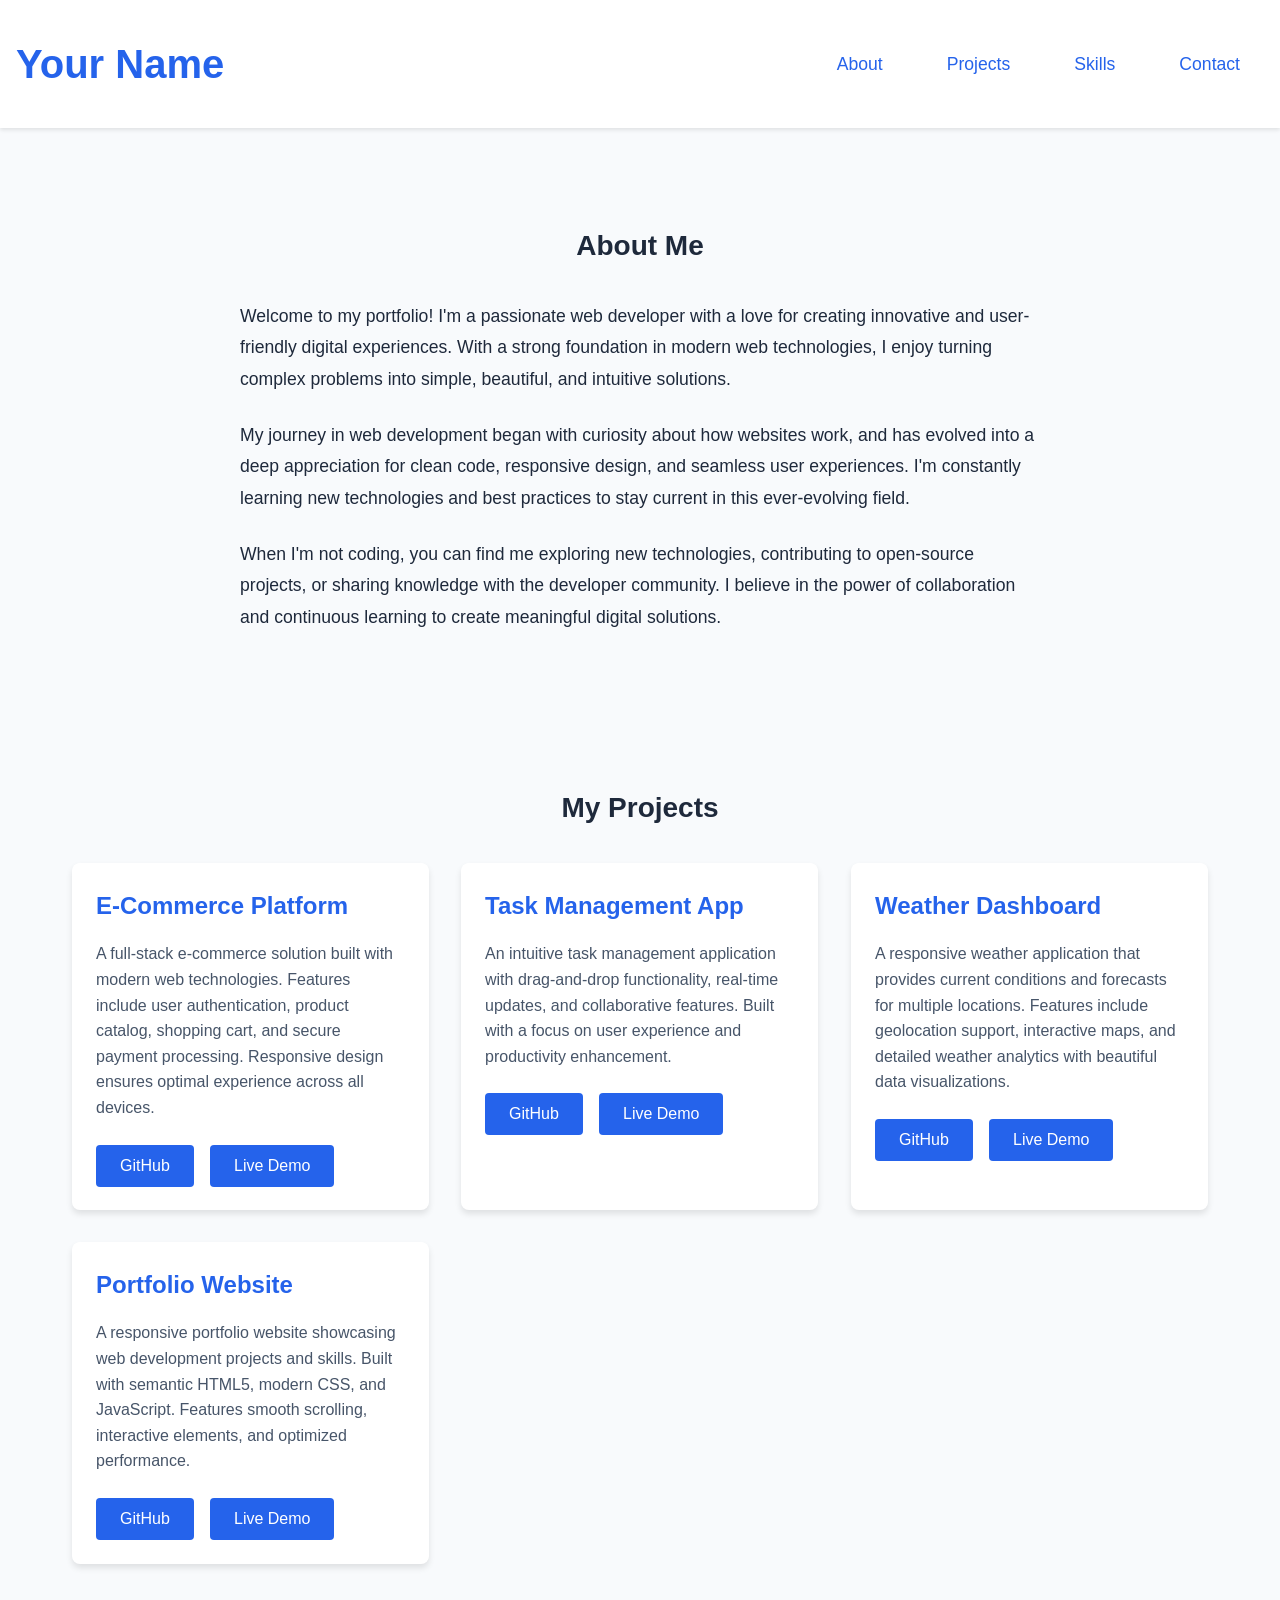
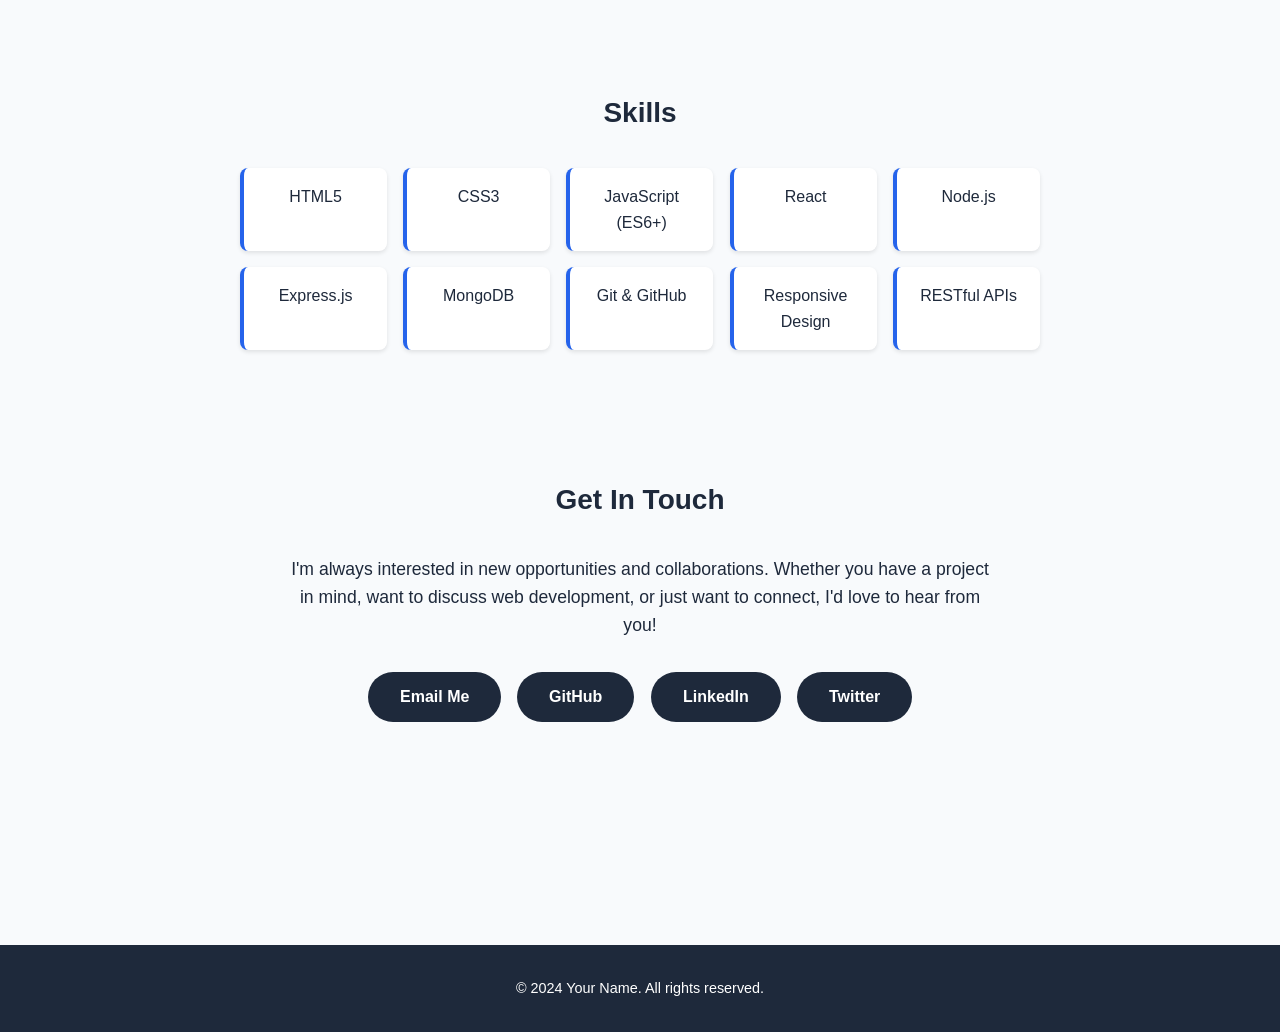
==== index.html @ 67d12957 "Initial portfolio commit" ====
<!DOCTYPE html>
<html lang="en">
<head>
    <meta charset="UTF-8">
    <meta name="viewport" content="width=device-width, initial-scale=1.0">
    <meta name="description" content="Professional portfolio showcasing web development projects and skills">
    <title>Portfolio - Your Name</title>
    <link rel="stylesheet" href="styles.css">
</head>
<body>
    <header>
        <h1>Your Name</h1>
        <nav>
            <ul>
                <li><a href="#about">About</a></li>
                <li><a href="#projects">Projects</a></li>
                <li><a href="#skills">Skills</a></li>
                <li><a href="#contact">Contact</a></li>
            </ul>
        </nav>
    </header>

    <main>
        <section id="about" class="about-section">
            <h2>About Me</h2>
            <p>Welcome to my portfolio! I'm a passionate web developer with a love for creating innovative and user-friendly digital experiences. With a strong foundation in modern web technologies, I enjoy turning complex problems into simple, beautiful, and intuitive solutions.</p>
            <p>My journey in web development began with curiosity about how websites work, and has evolved into a deep appreciation for clean code, responsive design, and seamless user experiences. I'm constantly learning new technologies and best practices to stay current in this ever-evolving field.</p>
            <p>When I'm not coding, you can find me exploring new technologies, contributing to open-source projects, or sharing knowledge with the developer community. I believe in the power of collaboration and continuous learning to create meaningful digital solutions.</p>
        </section>

        <section id="projects" class="projects-section">
            <h2>My Projects</h2>
            <div class="projects-grid">
                <article class="project-card">
                    <h3>E-Commerce Platform</h3>
                    <p>A full-stack e-commerce solution built with modern web technologies. Features include user authentication, product catalog, shopping cart, and secure payment processing. Responsive design ensures optimal experience across all devices.</p>
                    <div class="project-links">
                        <a href="https://github.com/yourusername/ecommerce-project" target="_blank" rel="noopener noreferrer">GitHub</a>
                        <a href="https://your-ecommerce-demo.com" target="_blank" rel="noopener noreferrer">Live Demo</a>
                    </div>
                </article>

                <article class="project-card">
                    <h3>Task Management App</h3>
                    <p>An intuitive task management application with drag-and-drop functionality, real-time updates, and collaborative features. Built with a focus on user experience and productivity enhancement.</p>
                    <div class="project-links">
                        <a href="https://github.com/yourusername/task-manager" target="_blank" rel="noopener noreferrer">GitHub</a>
                        <a href="https://your-taskmanager-demo.com" target="_blank" rel="noopener noreferrer">Live Demo</a>
                    </div>
                </article>

                <article class="project-card">
                    <h3>Weather Dashboard</h3>
                    <p>A responsive weather application that provides current conditions and forecasts for multiple locations. Features include geolocation support, interactive maps, and detailed weather analytics with beautiful data visualizations.</p>
                    <div class="project-links">
                        <a href="https://github.com/yourusername/weather-dashboard" target="_blank" rel="noopener noreferrer">GitHub</a>
                        <a href="https://your-weather-demo.com" target="_blank" rel="noopener noreferrer">Live Demo</a>
                    </div>
                </article>

                <article class="project-card">
                    <h3>Portfolio Website</h3>
                    <p>A responsive portfolio website showcasing web development projects and skills. Built with semantic HTML5, modern CSS, and JavaScript. Features smooth scrolling, interactive elements, and optimized performance.</p>
                    <div class="project-links">
                        <a href="https://github.com/yourusername/portfolio" target="_blank" rel="noopener noreferrer">GitHub</a>
                        <a href="https://your-portfolio-demo.com" target="_blank" rel="noopener noreferrer">Live Demo</a>
                    </div>
                </article>
            </div>
        </section>

        <section id="skills" class="skills-section">
            <h2>Skills</h2>
            <ul class="skills-list">
                <li>HTML5</li>
                <li>CSS3</li>
                <li>JavaScript (ES6+)</li>
                <li>React</li>
                <li>Node.js</li>
                <li>Express.js</li>
                <li>MongoDB</li>
                <li>Git & GitHub</li>
                <li>Responsive Design</li>
                <li>RESTful APIs</li>
            </ul>
        </section>

        <section id="contact" class="contact-section">
            <h2>Get In Touch</h2>
            <p>I'm always interested in new opportunities and collaborations. Whether you have a project in mind, want to discuss web development, or just want to connect, I'd love to hear from you!</p>
            <div class="contact-links">
                <a href="mailto:your.email@example.com">Email Me</a>
                <a href="https://github.com/yourusername" target="_blank" rel="noopener noreferrer">GitHub</a>
                <a href="https://linkedin.com/in/yourusername" target="_blank" rel="noopener noreferrer">LinkedIn</a>
                <a href="https://twitter.com/yourusername" target="_blank" rel="noopener noreferrer">Twitter</a>
            </div>
        </section>
    </main>

    <footer>
        <p>&copy; 2024 Your Name. All rights reserved.</p>
    </footer>
</body>
</html>
---- styles.css ----
/* CSS Reset & Custom Properties */
*,
*::before,
*::after {
    box-sizing: border-box;
    margin: 0;
    padding: 0;
}

:root {
    /* Colors */
    --primary-color: #2563eb;
    --secondary-color: #1e293b;
    --accent-color: #3b82f6;
    --bg-light: #f8fafc;
    --bg-white: #ffffff;
    --text-dark: #1e293b;
    --text-medium: #475569;
    --text-light: #64748b;
    
    /* Typography */
    --font-family: -apple-system, BlinkMacSystemFont, "Segoe UI", Roboto, sans-serif;
    
    /* Spacing */
    --spacing-xs: 0.5rem;
    --spacing-sm: 1rem;
    --spacing-md: 1.5rem;
    --spacing-lg: 2rem;
    --spacing-xl: 3rem;
    --spacing-2xl: 4rem;
    
    /* Border Radius */
    --radius-sm: 4px;
    --radius-md: 8px;
    --radius-lg: 50px;
    
    /* Transitions */
    --transition: 0.3s ease;
}

/* Base Styles */
html {
    scroll-behavior: smooth;
}

body {
    font-family: var(--font-family);
    font-size: 16px;
    line-height: 1.6;
    color: var(--text-dark);
    background-color: var(--bg-light);
}

/* Typography */
h1, h2, h3 {
    font-weight: 700;
    color: var(--text-dark);
    margin-bottom: var(--spacing-sm);
}

h1 {
    font-size: 2rem;
}

h2 {
    font-size: 1.75rem;
}

h3 {
    font-size: 1.25rem;
}

a {
    text-decoration: none;
    color: var(--primary-color);
    transition: color var(--transition);
}

a:hover {
    color: var(--accent-color);
}

a:focus-visible {
    outline: 2px solid var(--primary-color);
    outline-offset: 2px;
}

/* Header & Navigation */
header {
    display: flex;
    flex-direction: column;
    align-items: center;
    padding: var(--spacing-lg) var(--spacing-sm);
    background: var(--bg-white);
    box-shadow: 0 2px 4px rgba(0, 0, 0, 0.1);
    position: sticky;
    top: 0;
    z-index: 100;
}

header h1 {
    font-size: 1.75rem;
    margin-bottom: var(--spacing-sm);
    color: var(--primary-color);
}

nav ul {
    list-style: none;
    display: flex;
    gap: var(--spacing-sm);
    justify-content: center;
    flex-wrap: wrap;
}

nav li a {
    padding: var(--spacing-xs) var(--spacing-sm);
    border-radius: var(--radius-lg);
    transition: all var(--transition);
}

nav li a:hover {
    background-color: rgba(37, 99, 235, 0.1);
    transform: scale(1.05);
}

/* Main Content */
main {
    max-width: 1200px;
    margin: 0 auto;
    padding: var(--spacing-lg) var(--spacing-sm);
}

section {
    margin-bottom: var(--spacing-2xl);
    padding: var(--spacing-lg) 0;
    scroll-margin-top: 6rem;
}

section h2 {
    text-align: center;
    font-size: 1.75rem;
    margin-bottom: var(--spacing-lg);
}

/* About Section */
.about-section p {
    max-width: 800px;
    margin: 0 auto var(--spacing-md);
    font-size: 1.1rem;
    line-height: 1.8;
}

/* Projects Section */
.projects-grid {
    display: grid;
    grid-template-columns: 1fr;
    gap: var(--spacing-lg);
}

.project-card {
    background: var(--bg-white);
    border-radius: var(--radius-md);
    padding: var(--spacing-md);
    box-shadow: 0 4px 6px rgba(0, 0, 0, 0.1);
    transition: all var(--transition);
    will-change: transform;
}

.project-card:hover {
    transform: translateY(-4px);
    box-shadow: 0 8px 25px rgba(0, 0, 0, 0.15);
}

.project-card h3 {
    color: var(--primary-color);
    margin-bottom: var(--spacing-sm);
}

.project-card p {
    color: var(--text-medium);
    margin-bottom: var(--spacing-md);
}

.project-links {
    display: flex;
    gap: var(--spacing-sm);
    flex-wrap: wrap;
}

.project-links a {
    display: inline-block;
    padding: var(--spacing-xs) var(--spacing-md);
    background: var(--primary-color);
    color: var(--bg-white);
    border-radius: var(--radius-sm);
    transition: all var(--transition);
    will-change: transform;
}

.project-links a:hover {
    background: var(--accent-color);
    color: var(--bg-white);
    transform: scale(1.05);
}

/* Skills Section */
.skills-list {
    list-style: none;
    display: grid;
    grid-template-columns: repeat(2, 1fr);
    gap: var(--spacing-sm);
    max-width: 800px;
    margin: 0 auto;
}

.skills-list li {
    background: var(--bg-white);
    padding: var(--spacing-sm);
    border-radius: var(--radius-md);
    text-align: center;
    box-shadow: 0 2px 4px rgba(0, 0, 0, 0.1);
    border-left: 4px solid var(--primary-color);
    transition: all var(--transition);
    will-change: transform;
}

.skills-list li:hover {
    transform: translateY(-2px);
    box-shadow: 0 4px 12px rgba(0, 0, 0, 0.15);
}

/* Contact Section */
.contact-section p {
    text-align: center;
    max-width: 700px;
    margin: 0 auto var(--spacing-lg);
    font-size: 1.1rem;
}

.contact-links {
    display: flex;
    justify-content: center;
    gap: var(--spacing-sm);
    flex-wrap: wrap;
}

.contact-links a {
    display: inline-block;
    padding: 0.75rem var(--spacing-lg);
    background: var(--secondary-color);
    color: var(--bg-white);
    border-radius: var(--radius-lg);
    font-weight: 600;
    transition: all var(--transition);
    will-change: transform;
}

.contact-links a:hover {
    background: var(--primary-color);
    color: var(--bg-white);
    transform: scale(1.05);
}

/* Footer */
footer {
    background: var(--secondary-color);
    color: var(--bg-white);
    text-align: center;
    padding: var(--spacing-lg) var(--spacing-sm);
    margin-top: var(--spacing-2xl);
}

footer p {
    margin: 0;
    font-size: 0.9rem;
}

/* Tablet Breakpoint */
@media (min-width: 768px) {
    header {
        flex-direction: row;
        justify-content: space-between;
        align-items: center;
    }
    
    header h1 {
        font-size: 2.5rem;
        margin-bottom: 0;
    }
    
    h2 {
        font-size: 2rem;
    }
    
    h3 {
        font-size: 1.5rem;
    }
    
    main {
        padding: var(--spacing-xl) var(--spacing-lg);
    }
    
    .projects-grid {
        grid-template-columns: repeat(2, 1fr);
    }
    
    .skills-list {
        grid-template-columns: repeat(3, 1fr);
    }
}

/* Desktop Breakpoint */
@media (min-width: 1024px) {
    h1 {
        font-size: 3rem;
    }
    
    h2 {
        font-size: 2.25rem;
    }
    
    main {
        padding: var(--spacing-2xl) var(--spacing-lg);
    }
    
    .projects-grid {
        grid-template-columns: repeat(3, 1fr);
    }
    
    .skills-list {
        grid-template-columns: repeat(5, 1fr);
    }
    
    nav li a {
        padding: 0.75rem var(--spacing-md);
        font-size: 1.1rem;
    }
}
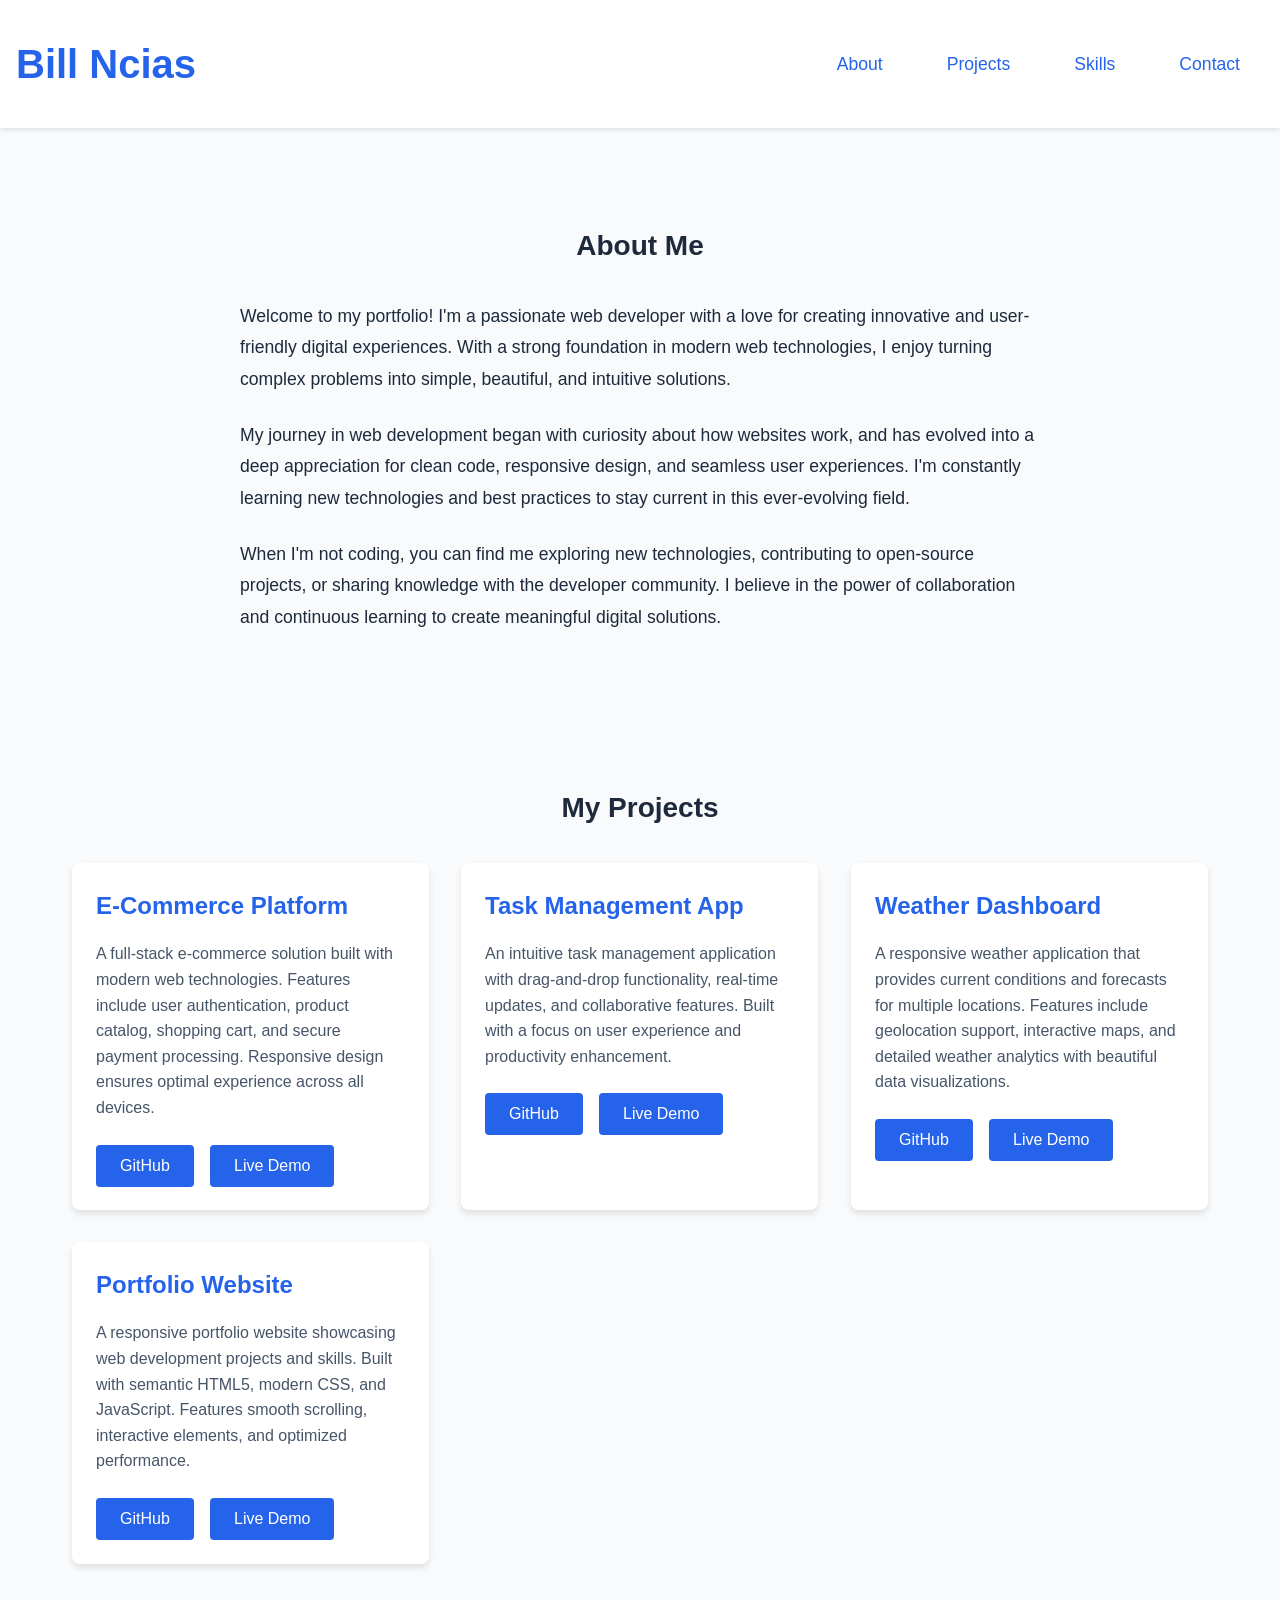
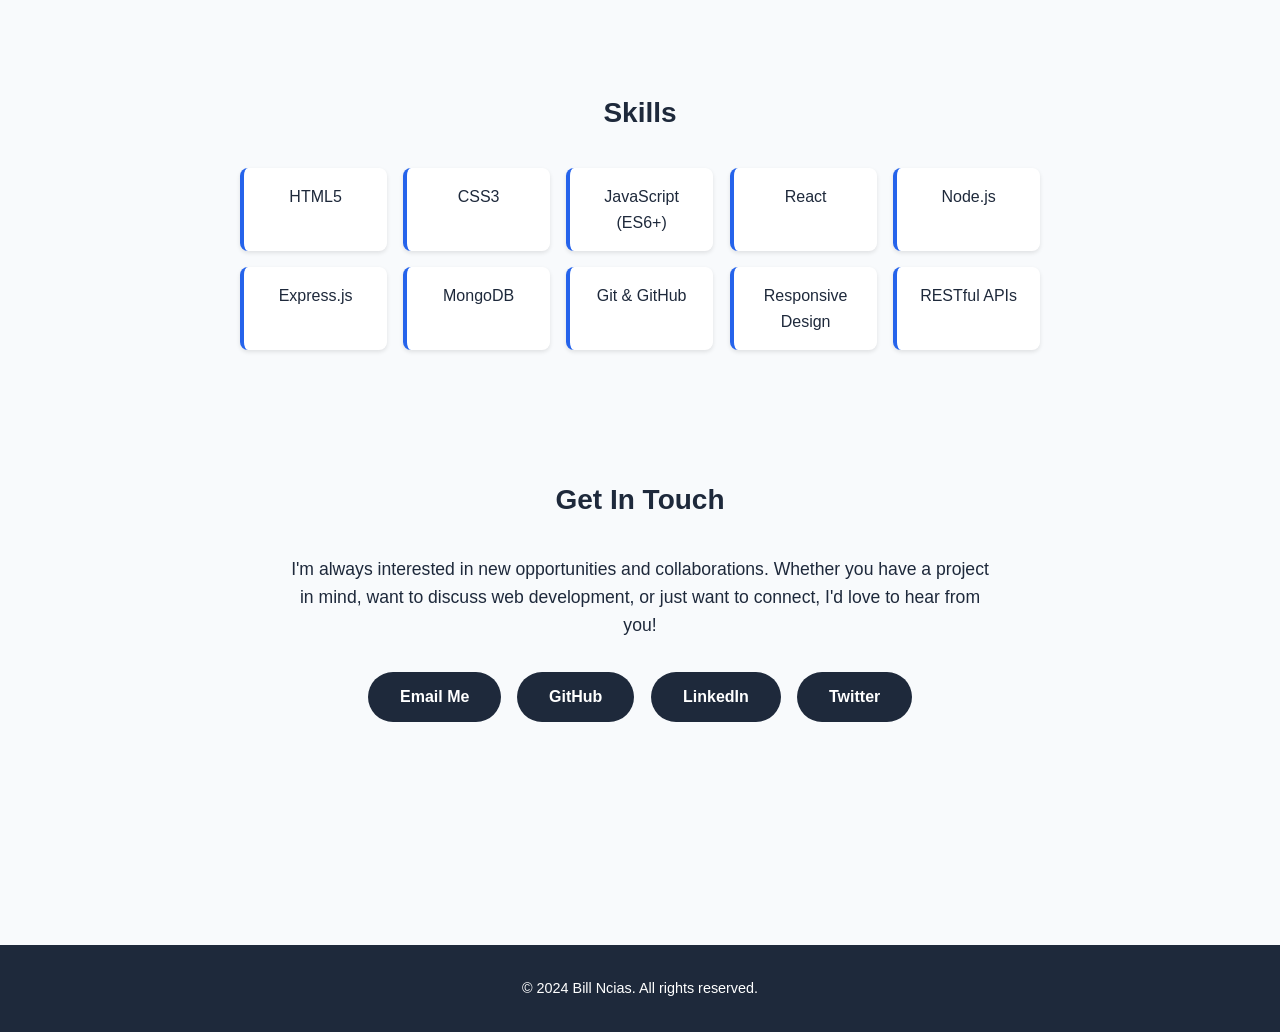
==== commit cbbd708b: "Update name to Bill Ncias" ====
--- a/index.html
+++ b/index.html
@@ -4,12 +4,12 @@
     <meta charset="UTF-8">
     <meta name="viewport" content="width=device-width, initial-scale=1.0">
     <meta name="description" content="Professional portfolio showcasing web development projects and skills">
-    <title>Portfolio - Your Name</title>
+    <title>Portfolio - Bill Ncias</title>
     <link rel="stylesheet" href="styles.css">
 </head>
 <body>
     <header>
-        <h1>Your Name</h1>
+        <h1>Bill Ncias</h1>
         <nav>
             <ul>
                 <li><a href="#about">About</a></li>
@@ -98,7 +98,7 @@
     </main>
 
     <footer>
-        <p>&copy; 2024 Your Name. All rights reserved.</p>
+        <p>&copy; 2024 Bill Ncias. All rights reserved.</p>
     </footer>
 </body>
 </html>
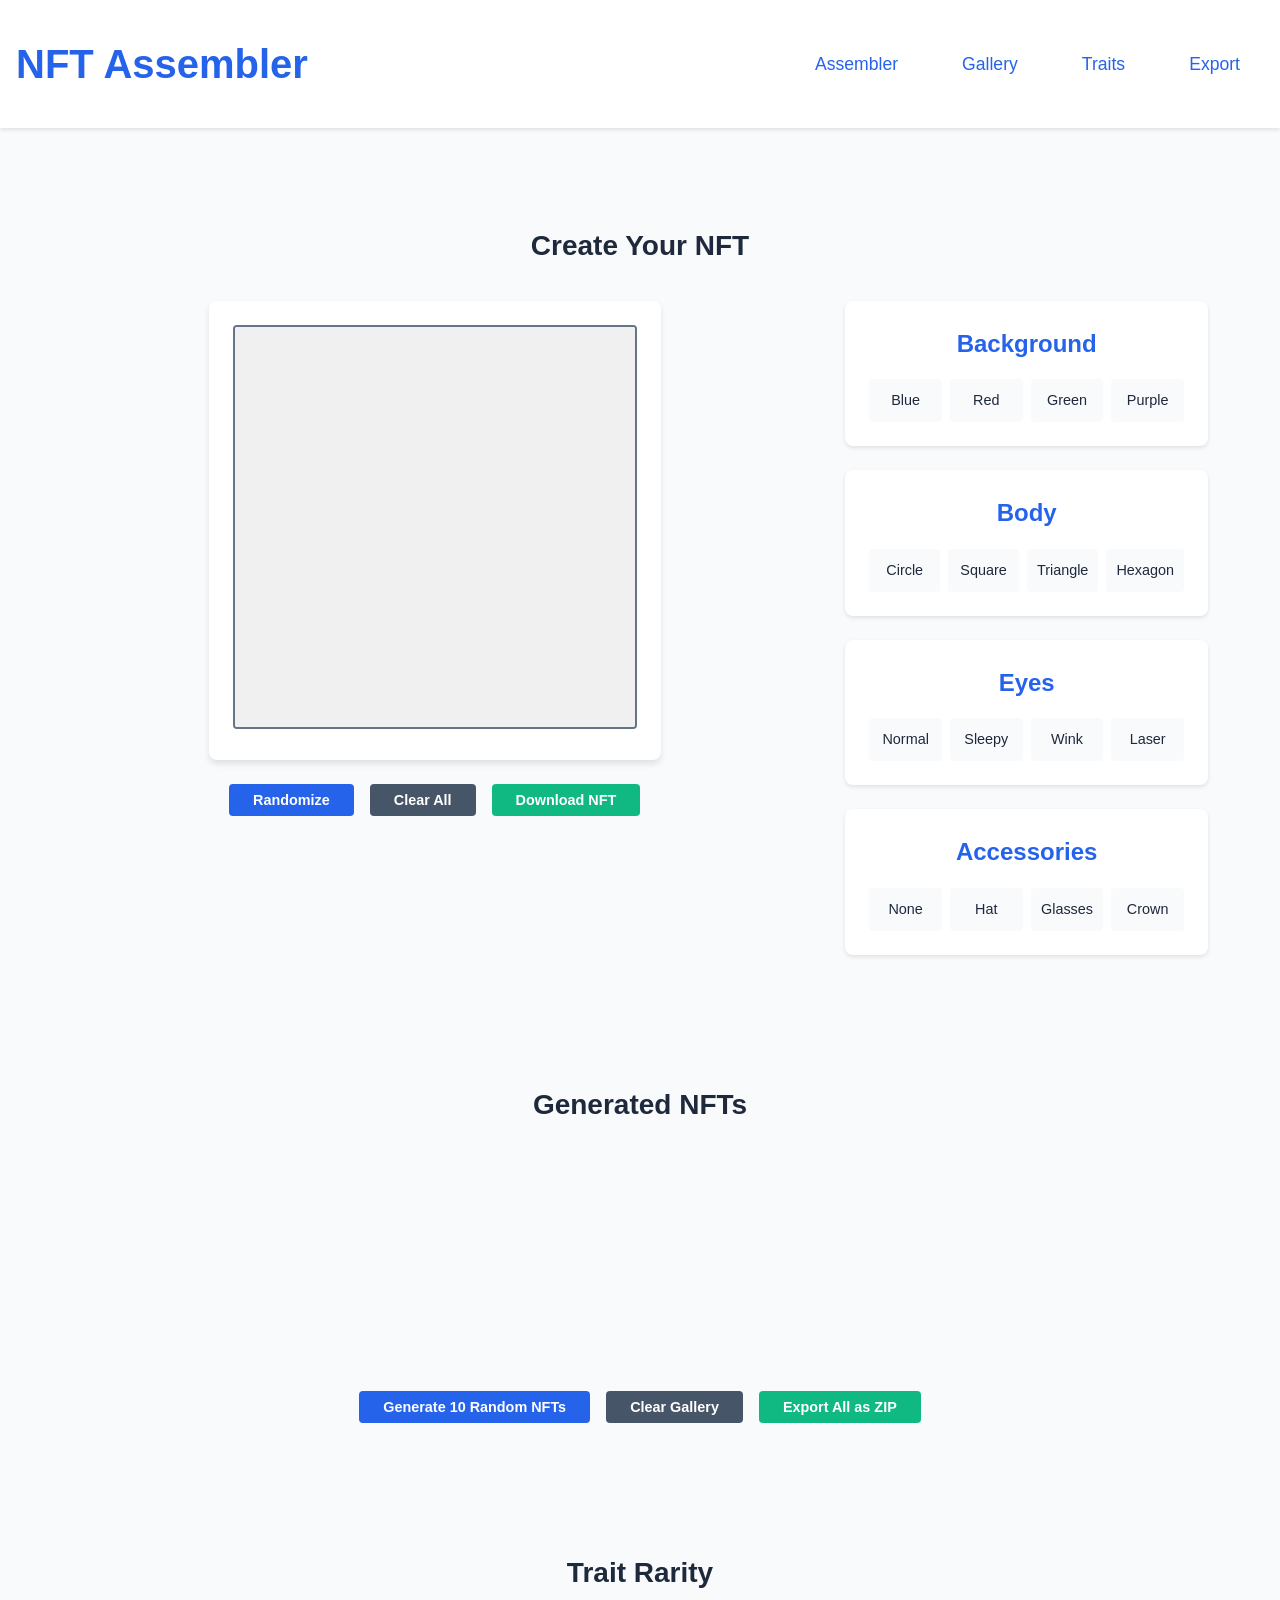
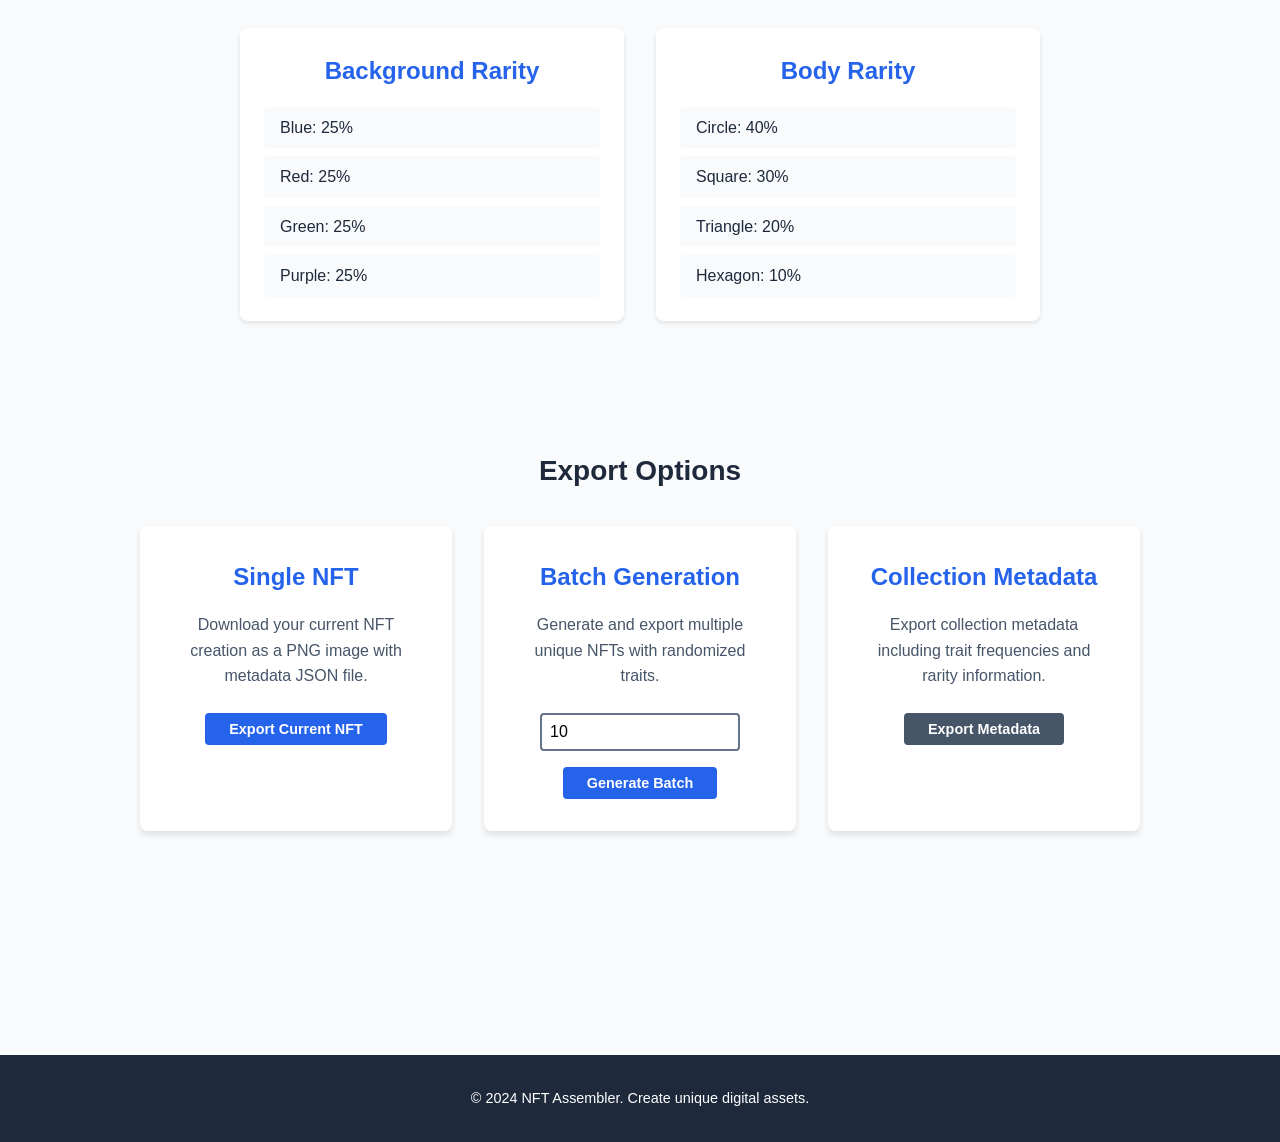
==== commit 4aef003d: "Transform portfolio into NFT assembler with interactive canvas and trait selection" ====
--- a/index.html
+++ b/index.html
@@ -3,102 +3,145 @@
 <head>
     <meta charset="UTF-8">
     <meta name="viewport" content="width=device-width, initial-scale=1.0">
-    <meta name="description" content="Professional portfolio showcasing web development projects and skills">
-    <title>Portfolio - Bill Ncias</title>
+    <meta name="description" content="NFT Assembler - Create unique NFTs by combining different traits and layers">
+    <title>NFT Assembler</title>
     <link rel="stylesheet" href="styles.css">
 </head>
 <body>
     <header>
-        <h1>Bill Ncias</h1>
+        <h1>NFT Assembler</h1>
         <nav>
             <ul>
-                <li><a href="#about">About</a></li>
-                <li><a href="#projects">Projects</a></li>
-                <li><a href="#skills">Skills</a></li>
-                <li><a href="#contact">Contact</a></li>
+                <li><a href="#assembler">Assembler</a></li>
+                <li><a href="#gallery">Gallery</a></li>
+                <li><a href="#traits">Traits</a></li>
+                <li><a href="#export">Export</a></li>
             </ul>
         </nav>
     </header>
 
     <main>
-        <section id="about" class="about-section">
-            <h2>About Me</h2>
-            <p>Welcome to my portfolio! I'm a passionate web developer with a love for creating innovative and user-friendly digital experiences. With a strong foundation in modern web technologies, I enjoy turning complex problems into simple, beautiful, and intuitive solutions.</p>
-            <p>My journey in web development began with curiosity about how websites work, and has evolved into a deep appreciation for clean code, responsive design, and seamless user experiences. I'm constantly learning new technologies and best practices to stay current in this ever-evolving field.</p>
-            <p>When I'm not coding, you can find me exploring new technologies, contributing to open-source projects, or sharing knowledge with the developer community. I believe in the power of collaboration and continuous learning to create meaningful digital solutions.</p>
-        </section>
-
-        <section id="projects" class="projects-section">
-            <h2>My Projects</h2>
-            <div class="projects-grid">
-                <article class="project-card">
-                    <h3>E-Commerce Platform</h3>
-                    <p>A full-stack e-commerce solution built with modern web technologies. Features include user authentication, product catalog, shopping cart, and secure payment processing. Responsive design ensures optimal experience across all devices.</p>
-                    <div class="project-links">
-                        <a href="https://github.com/yourusername/ecommerce-project" target="_blank" rel="noopener noreferrer">GitHub</a>
-                        <a href="https://your-ecommerce-demo.com" target="_blank" rel="noopener noreferrer">Live Demo</a>
+        <section id="assembler" class="assembler-section">
+            <h2>Create Your NFT</h2>
+            <div class="assembler-container">
+                <div class="canvas-area">
+                    <div class="nft-canvas">
+                        <canvas id="nftCanvas" width="400" height="400"></canvas>
                     </div>
-                </article>
-
-                <article class="project-card">
-                    <h3>Task Management App</h3>
-                    <p>An intuitive task management application with drag-and-drop functionality, real-time updates, and collaborative features. Built with a focus on user experience and productivity enhancement.</p>
-                    <div class="project-links">
-                        <a href="https://github.com/yourusername/task-manager" target="_blank" rel="noopener noreferrer">GitHub</a>
-                        <a href="https://your-taskmanager-demo.com" target="_blank" rel="noopener noreferrer">Live Demo</a>
+                    <div class="canvas-controls">
+                        <button id="randomizeBtn" class="btn btn-primary">Randomize</button>
+                        <button id="clearBtn" class="btn btn-secondary">Clear All</button>
+                        <button id="downloadBtn" class="btn btn-success">Download NFT</button>
                     </div>
-                </article>
-
-                <article class="project-card">
-                    <h3>Weather Dashboard</h3>
-                    <p>A responsive weather application that provides current conditions and forecasts for multiple locations. Features include geolocation support, interactive maps, and detailed weather analytics with beautiful data visualizations.</p>
-                    <div class="project-links">
-                        <a href="https://github.com/yourusername/weather-dashboard" target="_blank" rel="noopener noreferrer">GitHub</a>
-                        <a href="https://your-weather-demo.com" target="_blank" rel="noopener noreferrer">Live Demo</a>
+                </div>
+                
+                <div class="traits-panel">
+                    <div class="trait-category">
+                        <h3>Background</h3>
+                        <div class="trait-options" data-category="background">
+                            <div class="trait-option" data-trait="blue">Blue</div>
+                            <div class="trait-option" data-trait="red">Red</div>
+                            <div class="trait-option" data-trait="green">Green</div>
+                            <div class="trait-option" data-trait="purple">Purple</div>
+                        </div>
                     </div>
-                </article>
-
-                <article class="project-card">
-                    <h3>Portfolio Website</h3>
-                    <p>A responsive portfolio website showcasing web development projects and skills. Built with semantic HTML5, modern CSS, and JavaScript. Features smooth scrolling, interactive elements, and optimized performance.</p>
-                    <div class="project-links">
-                        <a href="https://github.com/yourusername/portfolio" target="_blank" rel="noopener noreferrer">GitHub</a>
-                        <a href="https://your-portfolio-demo.com" target="_blank" rel="noopener noreferrer">Live Demo</a>
+                    
+                    <div class="trait-category">
+                        <h3>Body</h3>
+                        <div class="trait-options" data-category="body">
+                            <div class="trait-option" data-trait="circle">Circle</div>
+                            <div class="trait-option" data-trait="square">Square</div>
+                            <div class="trait-option" data-trait="triangle">Triangle</div>
+                            <div class="trait-option" data-trait="hexagon">Hexagon</div>
+                        </div>
                     </div>
-                </article>
+                    
+                    <div class="trait-category">
+                        <h3>Eyes</h3>
+                        <div class="trait-options" data-category="eyes">
+                            <div class="trait-option" data-trait="normal">Normal</div>
+                            <div class="trait-option" data-trait="sleepy">Sleepy</div>
+                            <div class="trait-option" data-trait="wink">Wink</div>
+                            <div class="trait-option" data-trait="laser">Laser</div>
+                        </div>
+                    </div>
+                    
+                    <div class="trait-category">
+                        <h3>Accessories</h3>
+                        <div class="trait-options" data-category="accessories">
+                            <div class="trait-option" data-trait="none">None</div>
+                            <div class="trait-option" data-trait="hat">Hat</div>
+                            <div class="trait-option" data-trait="glasses">Glasses</div>
+                            <div class="trait-option" data-trait="crown">Crown</div>
+                        </div>
+                    </div>
+                </div>
             </div>
         </section>
 
-        <section id="skills" class="skills-section">
-            <h2>Skills</h2>
-            <ul class="skills-list">
-                <li>HTML5</li>
-                <li>CSS3</li>
-                <li>JavaScript (ES6+)</li>
-                <li>React</li>
-                <li>Node.js</li>
-                <li>Express.js</li>
-                <li>MongoDB</li>
-                <li>Git & GitHub</li>
-                <li>Responsive Design</li>
-                <li>RESTful APIs</li>
-            </ul>
+        <section id="gallery" class="gallery-section">
+            <h2>Generated NFTs</h2>
+            <div class="gallery-grid" id="galleryGrid">
+                <!-- Generated NFTs will appear here -->
+            </div>
+            <div class="gallery-controls">
+                <button id="generateBatchBtn" class="btn btn-primary">Generate 10 Random NFTs</button>
+                <button id="clearGalleryBtn" class="btn btn-secondary">Clear Gallery</button>
+                <button id="exportAllBtn" class="btn btn-success">Export All as ZIP</button>
+            </div>
         </section>
 
-        <section id="contact" class="contact-section">
-            <h2>Get In Touch</h2>
-            <p>I'm always interested in new opportunities and collaborations. Whether you have a project in mind, want to discuss web development, or just want to connect, I'd love to hear from you!</p>
-            <div class="contact-links">
-                <a href="mailto:your.email@example.com">Email Me</a>
-                <a href="https://github.com/yourusername" target="_blank" rel="noopener noreferrer">GitHub</a>
-                <a href="https://linkedin.com/in/yourusername" target="_blank" rel="noopener noreferrer">LinkedIn</a>
-                <a href="https://twitter.com/yourusername" target="_blank" rel="noopener noreferrer">Twitter</a>
+        <section id="traits" class="traits-section">
+            <h2>Trait Rarity</h2>
+            <div class="rarity-stats">
+                <div class="rarity-category">
+                    <h3>Background Rarity</h3>
+                    <div class="rarity-list">
+                        <div class="rarity-item">Blue: 25%</div>
+                        <div class="rarity-item">Red: 25%</div>
+                        <div class="rarity-item">Green: 25%</div>
+                        <div class="rarity-item">Purple: 25%</div>
+                    </div>
+                </div>
+                <div class="rarity-category">
+                    <h3>Body Rarity</h3>
+                    <div class="rarity-list">
+                        <div class="rarity-item">Circle: 40%</div>
+                        <div class="rarity-item">Square: 30%</div>
+                        <div class="rarity-item">Triangle: 20%</div>
+                        <div class="rarity-item">Hexagon: 10%</div>
+                    </div>
+                </div>
+            </div>
+        </section>
+
+        <section id="export" class="export-section">
+            <h2>Export Options</h2>
+            <div class="export-options">
+                <div class="export-card">
+                    <h3>Single NFT</h3>
+                    <p>Download your current NFT creation as a PNG image with metadata JSON file.</p>
+                    <button class="btn btn-primary" id="exportSingleBtn">Export Current NFT</button>
+                </div>
+                <div class="export-card">
+                    <h3>Batch Generation</h3>
+                    <p>Generate and export multiple unique NFTs with randomized traits.</p>
+                    <input type="number" id="batchSize" placeholder="Number of NFTs" min="1" max="1000" value="10">
+                    <button class="btn btn-primary" id="exportBatchBtn">Generate Batch</button>
+                </div>
+                <div class="export-card">
+                    <h3>Collection Metadata</h3>
+                    <p>Export collection metadata including trait frequencies and rarity information.</p>
+                    <button class="btn btn-secondary" id="exportMetadataBtn">Export Metadata</button>
+                </div>
             </div>
         </section>
     </main>
 
     <footer>
-        <p>&copy; 2024 Bill Ncias. All rights reserved.</p>
+        <p>&copy; 2024 NFT Assembler. Create unique digital assets.</p>
     </footer>
+    
+    <script src="script.js"></script>
 </body>
 </html>
--- a/styles.css
+++ b/styles.css
@@ -142,123 +142,244 @@
     margin-bottom: var(--spacing-lg);
 }
 
-/* About Section */
-.about-section p {
-    max-width: 800px;
-    margin: 0 auto var(--spacing-md);
-    font-size: 1.1rem;
-    line-height: 1.8;
-}
-
-/* Projects Section */
-.projects-grid {
+/* Button Styles */
+.btn {
+    display: inline-block;
+    padding: var(--spacing-xs) var(--spacing-md);
+    border: none;
+    border-radius: var(--radius-sm);
+    font-size: 0.9rem;
+    font-weight: 600;
+    cursor: pointer;
+    transition: all var(--transition);
+    text-decoration: none;
+    text-align: center;
+}
+
+.btn-primary {
+    background: var(--primary-color);
+    color: var(--bg-white);
+}
+
+.btn-primary:hover {
+    background: var(--accent-color);
+    transform: translateY(-2px);
+}
+
+.btn-secondary {
+    background: var(--text-medium);
+    color: var(--bg-white);
+}
+
+.btn-secondary:hover {
+    background: var(--text-dark);
+    transform: translateY(-2px);
+}
+
+.btn-success {
+    background: #10b981;
+    color: var(--bg-white);
+}
+
+.btn-success:hover {
+    background: #059669;
+    transform: translateY(-2px);
+}
+
+/* Assembler Section */
+.assembler-container {
     display: grid;
     grid-template-columns: 1fr;
-    gap: var(--spacing-lg);
-}
-
-.project-card {
+    gap: var(--spacing-xl);
+    max-width: 1200px;
+    margin: 0 auto;
+}
+
+.canvas-area {
+    display: flex;
+    flex-direction: column;
+    align-items: center;
+    gap: var(--spacing-md);
+}
+
+.nft-canvas {
     background: var(--bg-white);
     border-radius: var(--radius-md);
     padding: var(--spacing-md);
     box-shadow: 0 4px 6px rgba(0, 0, 0, 0.1);
+}
+
+#nftCanvas {
+    border: 2px solid var(--text-light);
+    border-radius: var(--radius-sm);
+    background: #f0f0f0;
+}
+
+.canvas-controls {
+    display: flex;
+    gap: var(--spacing-sm);
+    flex-wrap: wrap;
+    justify-content: center;
+}
+
+.traits-panel {
+    display: grid;
+    grid-template-columns: 1fr;
+    gap: var(--spacing-md);
+}
+
+.trait-category {
+    background: var(--bg-white);
+    border-radius: var(--radius-md);
+    padding: var(--spacing-md);
+    box-shadow: 0 2px 4px rgba(0, 0, 0, 0.1);
+}
+
+.trait-category h3 {
+    color: var(--primary-color);
+    margin-bottom: var(--spacing-sm);
+    text-align: center;
+}
+
+.trait-options {
+    display: grid;
+    grid-template-columns: repeat(2, 1fr);
+    gap: var(--spacing-xs);
+}
+
+.trait-option {
+    padding: var(--spacing-xs);
+    background: var(--bg-light);
+    border: 2px solid transparent;
+    border-radius: var(--radius-sm);
+    text-align: center;
+    cursor: pointer;
     transition: all var(--transition);
-    will-change: transform;
-}
-
-.project-card:hover {
+    font-size: 0.9rem;
+}
+
+.trait-option:hover {
+    background: rgba(37, 99, 235, 0.1);
+    border-color: var(--primary-color);
+}
+
+.trait-option.selected {
+    background: var(--primary-color);
+    color: var(--bg-white);
+    border-color: var(--accent-color);
+}
+
+/* Gallery Section */
+.gallery-grid {
+    display: grid;
+    grid-template-columns: repeat(auto-fill, minmax(200px, 1fr));
+    gap: var(--spacing-md);
+    margin-bottom: var(--spacing-lg);
+    min-height: 200px;
+}
+
+.gallery-item {
+    background: var(--bg-white);
+    border-radius: var(--radius-md);
+    padding: var(--spacing-sm);
+    box-shadow: 0 2px 4px rgba(0, 0, 0, 0.1);
+    transition: all var(--transition);
+}
+
+.gallery-item:hover {
     transform: translateY(-4px);
     box-shadow: 0 8px 25px rgba(0, 0, 0, 0.15);
 }
 
-.project-card h3 {
+.gallery-item canvas {
+    width: 100%;
+    height: auto;
+    border-radius: var(--radius-sm);
+}
+
+.gallery-controls {
+    display: flex;
+    gap: var(--spacing-sm);
+    justify-content: center;
+    flex-wrap: wrap;
+}
+
+/* Traits Section */
+.rarity-stats {
+    display: grid;
+    grid-template-columns: 1fr;
+    gap: var(--spacing-lg);
+    max-width: 800px;
+    margin: 0 auto;
+}
+
+.rarity-category {
+    background: var(--bg-white);
+    border-radius: var(--radius-md);
+    padding: var(--spacing-md);
+    box-shadow: 0 2px 4px rgba(0, 0, 0, 0.1);
+}
+
+.rarity-category h3 {
     color: var(--primary-color);
     margin-bottom: var(--spacing-sm);
-}
-
-.project-card p {
+    text-align: center;
+}
+
+.rarity-list {
+    display: grid;
+    gap: var(--spacing-xs);
+}
+
+.rarity-item {
+    padding: var(--spacing-xs) var(--spacing-sm);
+    background: var(--bg-light);
+    border-radius: var(--radius-sm);
+    display: flex;
+    justify-content: space-between;
+    align-items: center;
+}
+
+/* Export Section */
+.export-options {
+    display: grid;
+    grid-template-columns: 1fr;
+    gap: var(--spacing-lg);
+    max-width: 1000px;
+    margin: 0 auto;
+}
+
+.export-card {
+    background: var(--bg-white);
+    border-radius: var(--radius-md);
+    padding: var(--spacing-lg);
+    box-shadow: 0 4px 6px rgba(0, 0, 0, 0.1);
+    text-align: center;
+}
+
+.export-card h3 {
+    color: var(--primary-color);
+    margin-bottom: var(--spacing-sm);
+}
+
+.export-card p {
     color: var(--text-medium);
     margin-bottom: var(--spacing-md);
 }
 
-.project-links {
-    display: flex;
-    gap: var(--spacing-sm);
-    flex-wrap: wrap;
-}
-
-.project-links a {
-    display: inline-block;
-    padding: var(--spacing-xs) var(--spacing-md);
-    background: var(--primary-color);
-    color: var(--bg-white);
-    border-radius: var(--radius-sm);
-    transition: all var(--transition);
-    will-change: transform;
-}
-
-.project-links a:hover {
-    background: var(--accent-color);
-    color: var(--bg-white);
-    transform: scale(1.05);
-}
-
-/* Skills Section */
-.skills-list {
-    list-style: none;
-    display: grid;
-    grid-template-columns: repeat(2, 1fr);
-    gap: var(--spacing-sm);
-    max-width: 800px;
-    margin: 0 auto;
-}
-
-.skills-list li {
-    background: var(--bg-white);
-    padding: var(--spacing-sm);
-    border-radius: var(--radius-md);
-    text-align: center;
-    box-shadow: 0 2px 4px rgba(0, 0, 0, 0.1);
-    border-left: 4px solid var(--primary-color);
-    transition: all var(--transition);
-    will-change: transform;
-}
-
-.skills-list li:hover {
-    transform: translateY(-2px);
-    box-shadow: 0 4px 12px rgba(0, 0, 0, 0.15);
-}
-
-/* Contact Section */
-.contact-section p {
-    text-align: center;
-    max-width: 700px;
-    margin: 0 auto var(--spacing-lg);
-    font-size: 1.1rem;
-}
-
-.contact-links {
-    display: flex;
-    justify-content: center;
-    gap: var(--spacing-sm);
-    flex-wrap: wrap;
-}
-
-.contact-links a {
-    display: inline-block;
-    padding: 0.75rem var(--spacing-lg);
-    background: var(--secondary-color);
-    color: var(--bg-white);
-    border-radius: var(--radius-lg);
-    font-weight: 600;
-    transition: all var(--transition);
-    will-change: transform;
-}
-
-.contact-links a:hover {
-    background: var(--primary-color);
-    color: var(--bg-white);
-    transform: scale(1.05);
+.export-card input {
+    width: 100%;
+    max-width: 200px;
+    padding: var(--spacing-xs);
+    margin-bottom: var(--spacing-sm);
+    border: 2px solid var(--text-light);
+    border-radius: var(--radius-sm);
+    font-size: 1rem;
+}
+
+.export-card input:focus {
+    outline: none;
+    border-color: var(--primary-color);
 }
 
 /* Footer */
@@ -300,12 +421,24 @@
         padding: var(--spacing-xl) var(--spacing-lg);
     }
     
-    .projects-grid {
+    .assembler-container {
+        grid-template-columns: 1fr 1fr;
+    }
+    
+    .traits-panel {
+        grid-template-columns: 1fr 1fr;
+    }
+    
+    .trait-options {
+        grid-template-columns: repeat(4, 1fr);
+    }
+    
+    .rarity-stats {
         grid-template-columns: repeat(2, 1fr);
     }
     
-    .skills-list {
-        grid-template-columns: repeat(3, 1fr);
+    .export-options {
+        grid-template-columns: repeat(2, 1fr);
     }
 }
 
@@ -323,12 +456,16 @@
         padding: var(--spacing-2xl) var(--spacing-lg);
     }
     
-    .projects-grid {
+    .assembler-container {
+        grid-template-columns: 2fr 1fr;
+    }
+    
+    .traits-panel {
+        grid-template-columns: 1fr;
+    }
+    
+    .export-options {
         grid-template-columns: repeat(3, 1fr);
-    }
-    
-    .skills-list {
-        grid-template-columns: repeat(5, 1fr);
     }
     
     nav li a {
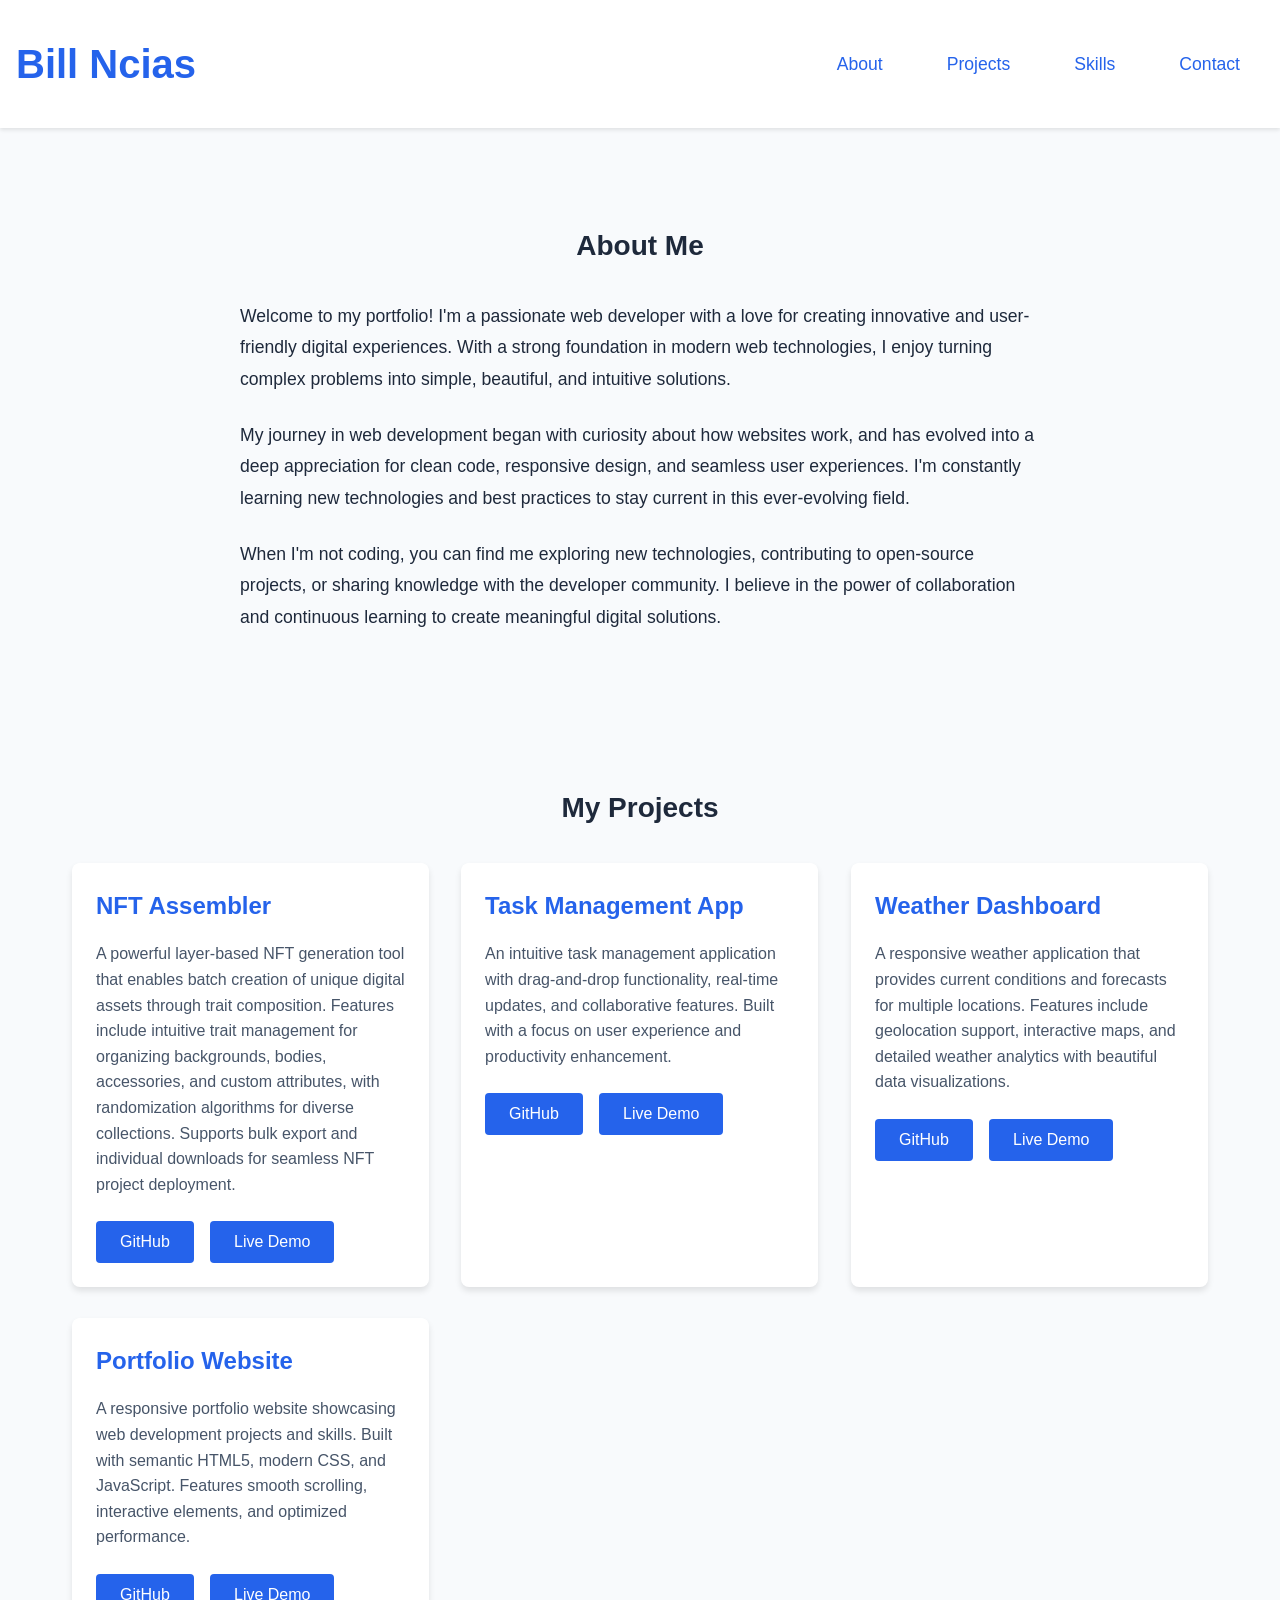
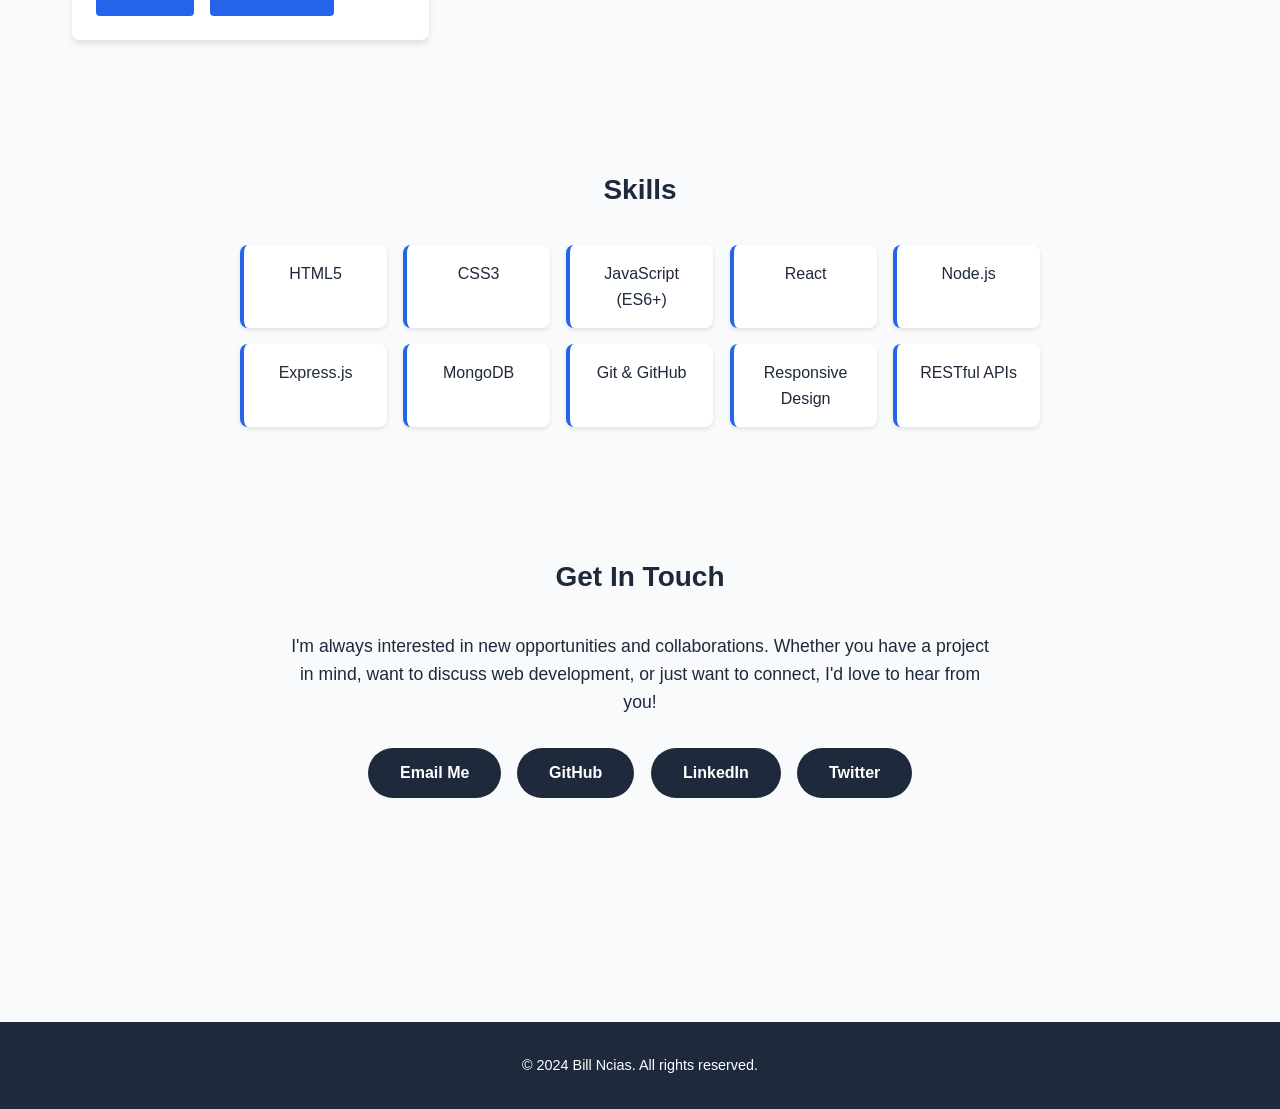
==== commit 37f9a34a: "Restore portfolio structure and create separate NFT assembler page" ====
--- a/index.html
+++ b/index.html
@@ -3,145 +3,102 @@
 <head>
     <meta charset="UTF-8">
     <meta name="viewport" content="width=device-width, initial-scale=1.0">
-    <meta name="description" content="NFT Assembler - Create unique NFTs by combining different traits and layers">
-    <title>NFT Assembler</title>
+    <meta name="description" content="Professional portfolio showcasing web development projects and skills">
+    <title>Portfolio - Bill Ncias</title>
     <link rel="stylesheet" href="styles.css">
 </head>
 <body>
     <header>
-        <h1>NFT Assembler</h1>
+        <h1>Bill Ncias</h1>
         <nav>
             <ul>
-                <li><a href="#assembler">Assembler</a></li>
-                <li><a href="#gallery">Gallery</a></li>
-                <li><a href="#traits">Traits</a></li>
-                <li><a href="#export">Export</a></li>
+                <li><a href="#about">About</a></li>
+                <li><a href="#projects">Projects</a></li>
+                <li><a href="#skills">Skills</a></li>
+                <li><a href="#contact">Contact</a></li>
             </ul>
         </nav>
     </header>
 
     <main>
-        <section id="assembler" class="assembler-section">
-            <h2>Create Your NFT</h2>
-            <div class="assembler-container">
-                <div class="canvas-area">
-                    <div class="nft-canvas">
-                        <canvas id="nftCanvas" width="400" height="400"></canvas>
+        <section id="about" class="about-section">
+            <h2>About Me</h2>
+            <p>Welcome to my portfolio! I'm a passionate web developer with a love for creating innovative and user-friendly digital experiences. With a strong foundation in modern web technologies, I enjoy turning complex problems into simple, beautiful, and intuitive solutions.</p>
+            <p>My journey in web development began with curiosity about how websites work, and has evolved into a deep appreciation for clean code, responsive design, and seamless user experiences. I'm constantly learning new technologies and best practices to stay current in this ever-evolving field.</p>
+            <p>When I'm not coding, you can find me exploring new technologies, contributing to open-source projects, or sharing knowledge with the developer community. I believe in the power of collaboration and continuous learning to create meaningful digital solutions.</p>
+        </section>
+
+        <section id="projects" class="projects-section">
+            <h2>My Projects</h2>
+            <div class="projects-grid">
+                <article class="project-card">
+                    <h3>NFT Assembler</h3>
+                    <p>A powerful layer-based NFT generation tool that enables batch creation of unique digital assets through trait composition. Features include intuitive trait management for organizing backgrounds, bodies, accessories, and custom attributes, with randomization algorithms for diverse collections. Supports bulk export and individual downloads for seamless NFT project deployment.</p>
+                    <div class="project-links">
+                        <a href="https://github.com/billibobby/web" target="_blank" rel="noopener noreferrer">GitHub</a>
+                        <a href="assembler.html" target="_blank" rel="noopener noreferrer">Live Demo</a>
                     </div>
-                    <div class="canvas-controls">
-                        <button id="randomizeBtn" class="btn btn-primary">Randomize</button>
-                        <button id="clearBtn" class="btn btn-secondary">Clear All</button>
-                        <button id="downloadBtn" class="btn btn-success">Download NFT</button>
+                </article>
+
+                <article class="project-card">
+                    <h3>Task Management App</h3>
+                    <p>An intuitive task management application with drag-and-drop functionality, real-time updates, and collaborative features. Built with a focus on user experience and productivity enhancement.</p>
+                    <div class="project-links">
+                        <a href="https://github.com/yourusername/task-manager" target="_blank" rel="noopener noreferrer">GitHub</a>
+                        <a href="https://your-taskmanager-demo.com" target="_blank" rel="noopener noreferrer">Live Demo</a>
                     </div>
-                </div>
-                
-                <div class="traits-panel">
-                    <div class="trait-category">
-                        <h3>Background</h3>
-                        <div class="trait-options" data-category="background">
-                            <div class="trait-option" data-trait="blue">Blue</div>
-                            <div class="trait-option" data-trait="red">Red</div>
-                            <div class="trait-option" data-trait="green">Green</div>
-                            <div class="trait-option" data-trait="purple">Purple</div>
-                        </div>
+                </article>
+
+                <article class="project-card">
+                    <h3>Weather Dashboard</h3>
+                    <p>A responsive weather application that provides current conditions and forecasts for multiple locations. Features include geolocation support, interactive maps, and detailed weather analytics with beautiful data visualizations.</p>
+                    <div class="project-links">
+                        <a href="https://github.com/yourusername/weather-dashboard" target="_blank" rel="noopener noreferrer">GitHub</a>
+                        <a href="https://your-weather-demo.com" target="_blank" rel="noopener noreferrer">Live Demo</a>
                     </div>
-                    
-                    <div class="trait-category">
-                        <h3>Body</h3>
-                        <div class="trait-options" data-category="body">
-                            <div class="trait-option" data-trait="circle">Circle</div>
-                            <div class="trait-option" data-trait="square">Square</div>
-                            <div class="trait-option" data-trait="triangle">Triangle</div>
-                            <div class="trait-option" data-trait="hexagon">Hexagon</div>
-                        </div>
+                </article>
+
+                <article class="project-card">
+                    <h3>Portfolio Website</h3>
+                    <p>A responsive portfolio website showcasing web development projects and skills. Built with semantic HTML5, modern CSS, and JavaScript. Features smooth scrolling, interactive elements, and optimized performance.</p>
+                    <div class="project-links">
+                        <a href="https://github.com/billibobby/web" target="_blank" rel="noopener noreferrer">GitHub</a>
+                        <a href="#" target="_blank" rel="noopener noreferrer">Live Demo</a>
                     </div>
-                    
-                    <div class="trait-category">
-                        <h3>Eyes</h3>
-                        <div class="trait-options" data-category="eyes">
-                            <div class="trait-option" data-trait="normal">Normal</div>
-                            <div class="trait-option" data-trait="sleepy">Sleepy</div>
-                            <div class="trait-option" data-trait="wink">Wink</div>
-                            <div class="trait-option" data-trait="laser">Laser</div>
-                        </div>
-                    </div>
-                    
-                    <div class="trait-category">
-                        <h3>Accessories</h3>
-                        <div class="trait-options" data-category="accessories">
-                            <div class="trait-option" data-trait="none">None</div>
-                            <div class="trait-option" data-trait="hat">Hat</div>
-                            <div class="trait-option" data-trait="glasses">Glasses</div>
-                            <div class="trait-option" data-trait="crown">Crown</div>
-                        </div>
-                    </div>
-                </div>
+                </article>
             </div>
         </section>
 
-        <section id="gallery" class="gallery-section">
-            <h2>Generated NFTs</h2>
-            <div class="gallery-grid" id="galleryGrid">
-                <!-- Generated NFTs will appear here -->
-            </div>
-            <div class="gallery-controls">
-                <button id="generateBatchBtn" class="btn btn-primary">Generate 10 Random NFTs</button>
-                <button id="clearGalleryBtn" class="btn btn-secondary">Clear Gallery</button>
-                <button id="exportAllBtn" class="btn btn-success">Export All as ZIP</button>
-            </div>
+        <section id="skills" class="skills-section">
+            <h2>Skills</h2>
+            <ul class="skills-list">
+                <li>HTML5</li>
+                <li>CSS3</li>
+                <li>JavaScript (ES6+)</li>
+                <li>React</li>
+                <li>Node.js</li>
+                <li>Express.js</li>
+                <li>MongoDB</li>
+                <li>Git & GitHub</li>
+                <li>Responsive Design</li>
+                <li>RESTful APIs</li>
+            </ul>
         </section>
 
-        <section id="traits" class="traits-section">
-            <h2>Trait Rarity</h2>
-            <div class="rarity-stats">
-                <div class="rarity-category">
-                    <h3>Background Rarity</h3>
-                    <div class="rarity-list">
-                        <div class="rarity-item">Blue: 25%</div>
-                        <div class="rarity-item">Red: 25%</div>
-                        <div class="rarity-item">Green: 25%</div>
-                        <div class="rarity-item">Purple: 25%</div>
-                    </div>
-                </div>
-                <div class="rarity-category">
-                    <h3>Body Rarity</h3>
-                    <div class="rarity-list">
-                        <div class="rarity-item">Circle: 40%</div>
-                        <div class="rarity-item">Square: 30%</div>
-                        <div class="rarity-item">Triangle: 20%</div>
-                        <div class="rarity-item">Hexagon: 10%</div>
-                    </div>
-                </div>
-            </div>
-        </section>
-
-        <section id="export" class="export-section">
-            <h2>Export Options</h2>
-            <div class="export-options">
-                <div class="export-card">
-                    <h3>Single NFT</h3>
-                    <p>Download your current NFT creation as a PNG image with metadata JSON file.</p>
-                    <button class="btn btn-primary" id="exportSingleBtn">Export Current NFT</button>
-                </div>
-                <div class="export-card">
-                    <h3>Batch Generation</h3>
-                    <p>Generate and export multiple unique NFTs with randomized traits.</p>
-                    <input type="number" id="batchSize" placeholder="Number of NFTs" min="1" max="1000" value="10">
-                    <button class="btn btn-primary" id="exportBatchBtn">Generate Batch</button>
-                </div>
-                <div class="export-card">
-                    <h3>Collection Metadata</h3>
-                    <p>Export collection metadata including trait frequencies and rarity information.</p>
-                    <button class="btn btn-secondary" id="exportMetadataBtn">Export Metadata</button>
-                </div>
+        <section id="contact" class="contact-section">
+            <h2>Get In Touch</h2>
+            <p>I'm always interested in new opportunities and collaborations. Whether you have a project in mind, want to discuss web development, or just want to connect, I'd love to hear from you!</p>
+            <div class="contact-links">
+                <a href="mailto:your.email@example.com">Email Me</a>
+                <a href="https://github.com/billibobby" target="_blank" rel="noopener noreferrer">GitHub</a>
+                <a href="https://linkedin.com/in/yourusername" target="_blank" rel="noopener noreferrer">LinkedIn</a>
+                <a href="https://twitter.com/yourusername" target="_blank" rel="noopener noreferrer">Twitter</a>
             </div>
         </section>
     </main>
 
     <footer>
-        <p>&copy; 2024 NFT Assembler. Create unique digital assets.</p>
+        <p>&copy; 2024 Bill Ncias. All rights reserved.</p>
     </footer>
-    
-    <script src="script.js"></script>
 </body>
 </html>
--- a/styles.css
+++ b/styles.css
@@ -142,6 +142,125 @@
     margin-bottom: var(--spacing-lg);
 }
 
+/* About Section */
+.about-section p {
+    max-width: 800px;
+    margin: 0 auto var(--spacing-md);
+    font-size: 1.1rem;
+    line-height: 1.8;
+}
+
+/* Projects Section */
+.projects-grid {
+    display: grid;
+    grid-template-columns: 1fr;
+    gap: var(--spacing-lg);
+}
+
+.project-card {
+    background: var(--bg-white);
+    border-radius: var(--radius-md);
+    padding: var(--spacing-md);
+    box-shadow: 0 4px 6px rgba(0, 0, 0, 0.1);
+    transition: all var(--transition);
+    will-change: transform;
+}
+
+.project-card:hover {
+    transform: translateY(-4px);
+    box-shadow: 0 8px 25px rgba(0, 0, 0, 0.15);
+}
+
+.project-card h3 {
+    color: var(--primary-color);
+    margin-bottom: var(--spacing-sm);
+}
+
+.project-card p {
+    color: var(--text-medium);
+    margin-bottom: var(--spacing-md);
+}
+
+.project-links {
+    display: flex;
+    gap: var(--spacing-sm);
+    flex-wrap: wrap;
+}
+
+.project-links a {
+    display: inline-block;
+    padding: var(--spacing-xs) var(--spacing-md);
+    background: var(--primary-color);
+    color: var(--bg-white);
+    border-radius: var(--radius-sm);
+    transition: all var(--transition);
+    will-change: transform;
+}
+
+.project-links a:hover {
+    background: var(--accent-color);
+    color: var(--bg-white);
+    transform: scale(1.05);
+}
+
+/* Skills Section */
+.skills-list {
+    list-style: none;
+    display: grid;
+    grid-template-columns: repeat(2, 1fr);
+    gap: var(--spacing-sm);
+    max-width: 800px;
+    margin: 0 auto;
+}
+
+.skills-list li {
+    background: var(--bg-white);
+    padding: var(--spacing-sm);
+    border-radius: var(--radius-md);
+    text-align: center;
+    box-shadow: 0 2px 4px rgba(0, 0, 0, 0.1);
+    border-left: 4px solid var(--primary-color);
+    transition: all var(--transition);
+    will-change: transform;
+}
+
+.skills-list li:hover {
+    transform: translateY(-2px);
+    box-shadow: 0 4px 12px rgba(0, 0, 0, 0.15);
+}
+
+/* Contact Section */
+.contact-section p {
+    text-align: center;
+    max-width: 700px;
+    margin: 0 auto var(--spacing-lg);
+    font-size: 1.1rem;
+}
+
+.contact-links {
+    display: flex;
+    justify-content: center;
+    gap: var(--spacing-sm);
+    flex-wrap: wrap;
+}
+
+.contact-links a {
+    display: inline-block;
+    padding: 0.75rem var(--spacing-lg);
+    background: var(--secondary-color);
+    color: var(--bg-white);
+    border-radius: var(--radius-lg);
+    font-weight: 600;
+    transition: all var(--transition);
+    will-change: transform;
+}
+
+.contact-links a:hover {
+    background: var(--primary-color);
+    color: var(--bg-white);
+    transform: scale(1.05);
+}
+
 /* Button Styles */
 .btn {
     display: inline-block;
@@ -421,6 +540,14 @@
         padding: var(--spacing-xl) var(--spacing-lg);
     }
     
+    .projects-grid {
+        grid-template-columns: repeat(2, 1fr);
+    }
+    
+    .skills-list {
+        grid-template-columns: repeat(3, 1fr);
+    }
+    
     .assembler-container {
         grid-template-columns: 1fr 1fr;
     }
@@ -456,6 +583,14 @@
         padding: var(--spacing-2xl) var(--spacing-lg);
     }
     
+    .projects-grid {
+        grid-template-columns: repeat(3, 1fr);
+    }
+    
+    .skills-list {
+        grid-template-columns: repeat(5, 1fr);
+    }
+    
     .assembler-container {
         grid-template-columns: 2fr 1fr;
     }
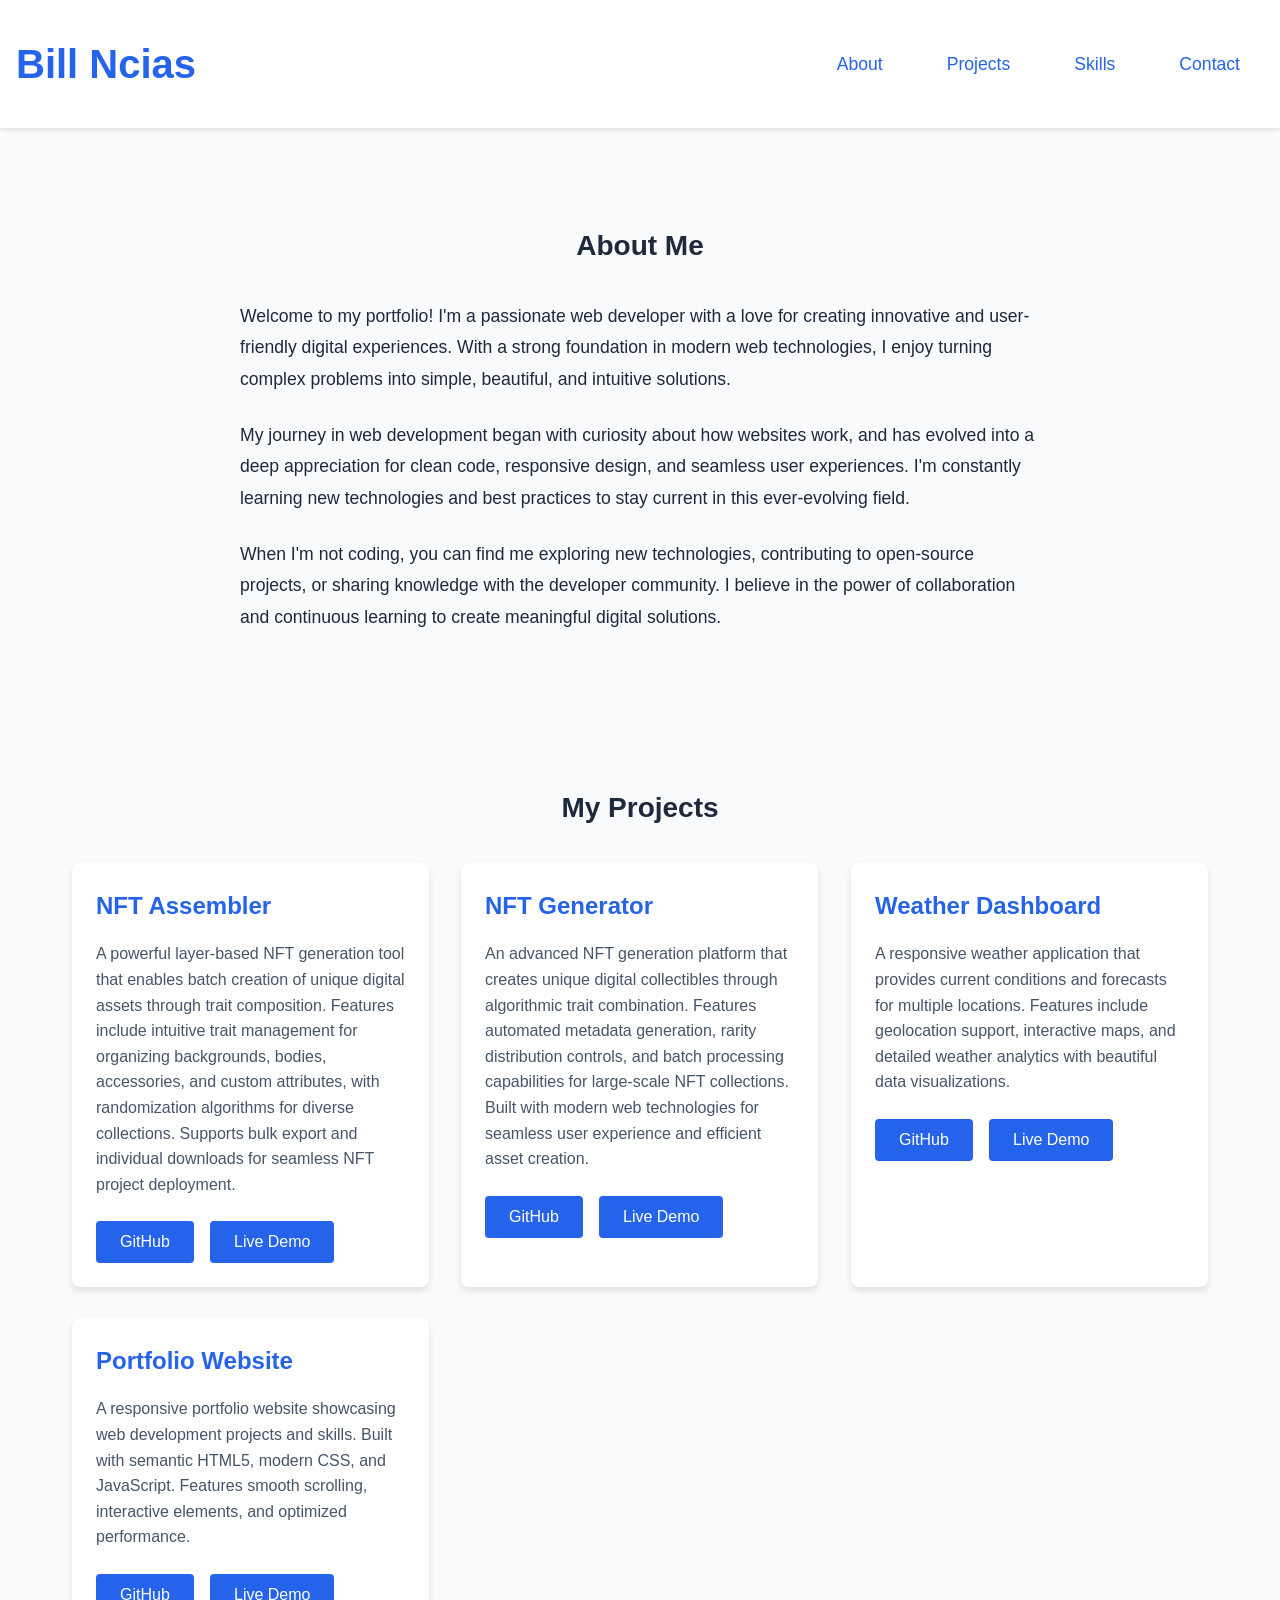
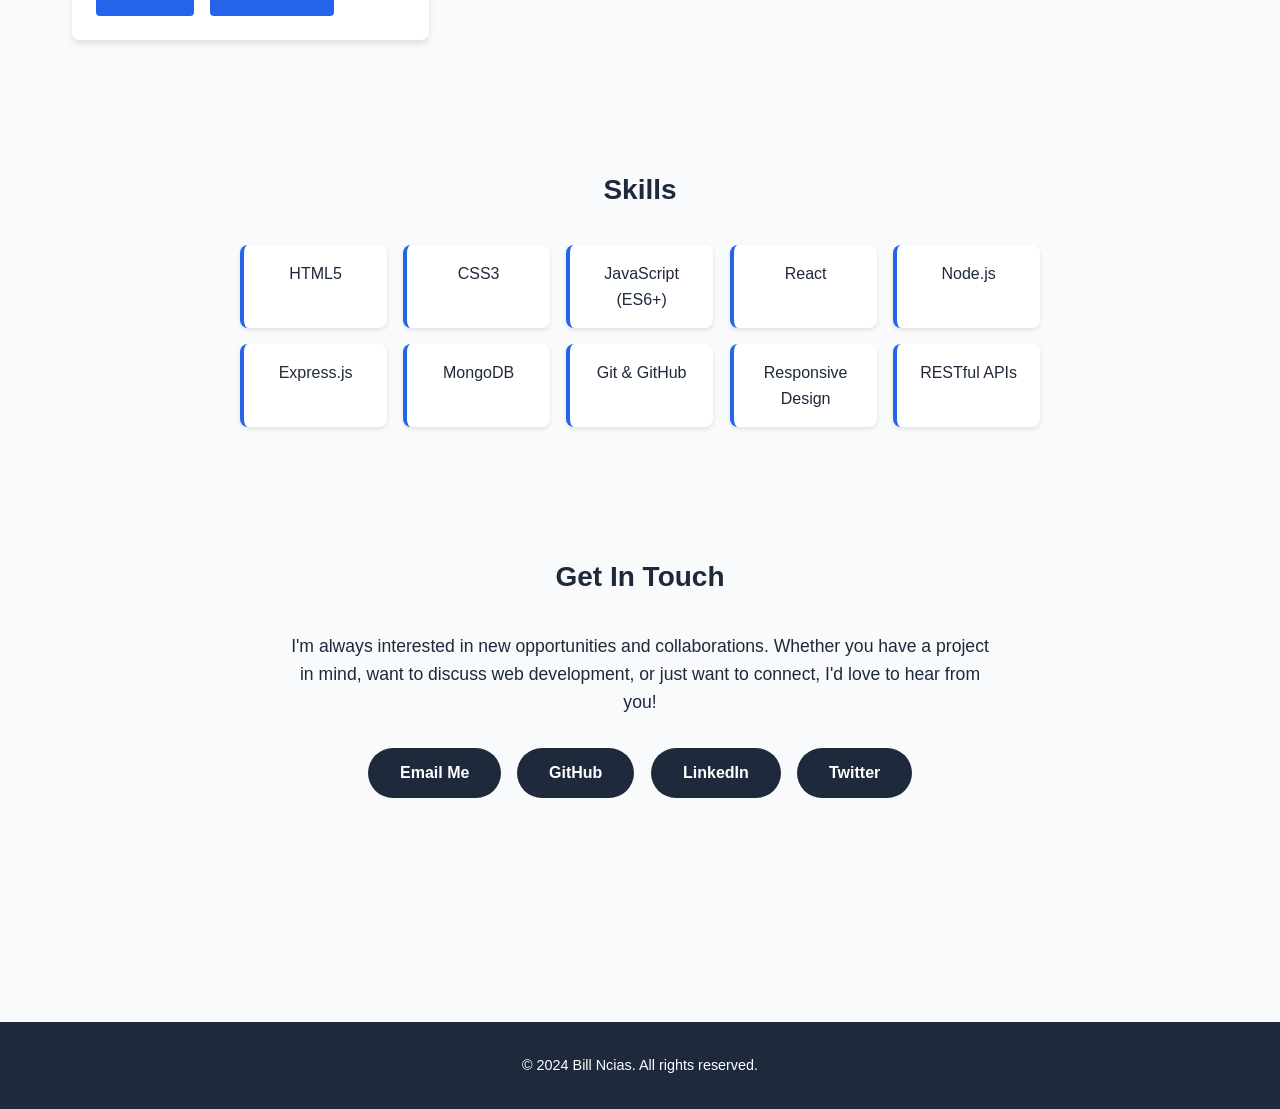
==== commit b22f9a03: "Replace Task Management App with NFT Generator project" ====
--- a/index.html
+++ b/index.html
@@ -35,17 +35,17 @@
                     <h3>NFT Assembler</h3>
                     <p>A powerful layer-based NFT generation tool that enables batch creation of unique digital assets through trait composition. Features include intuitive trait management for organizing backgrounds, bodies, accessories, and custom attributes, with randomization algorithms for diverse collections. Supports bulk export and individual downloads for seamless NFT project deployment.</p>
                     <div class="project-links">
-                        <a href="https://github.com/billibobby/web" target="_blank" rel="noopener noreferrer">GitHub</a>
-                        <a href="assembler.html" target="_blank" rel="noopener noreferrer">Live Demo</a>
+                        <a href="https://github.com/billibobby/assembler" target="_blank" rel="noopener noreferrer">GitHub</a>
+                        <a href="https://billibobby.github.io/assembler/" target="_blank" rel="noopener noreferrer">Live Demo</a>
                     </div>
                 </article>
 
                 <article class="project-card">
-                    <h3>Task Management App</h3>
-                    <p>An intuitive task management application with drag-and-drop functionality, real-time updates, and collaborative features. Built with a focus on user experience and productivity enhancement.</p>
+                    <h3>NFT Generator</h3>
+                    <p>An advanced NFT generation platform that creates unique digital collectibles through algorithmic trait combination. Features automated metadata generation, rarity distribution controls, and batch processing capabilities for large-scale NFT collections. Built with modern web technologies for seamless user experience and efficient asset creation.</p>
                     <div class="project-links">
-                        <a href="https://github.com/yourusername/task-manager" target="_blank" rel="noopener noreferrer">GitHub</a>
-                        <a href="https://your-taskmanager-demo.com" target="_blank" rel="noopener noreferrer">Live Demo</a>
+                        <a href="https://github.com/billibobby/NFT-Generator" target="_blank" rel="noopener noreferrer">GitHub</a>
+                        <a href="https://billibobby.github.io/NFT-Generator/" target="_blank" rel="noopener noreferrer">Live Demo</a>
                     </div>
                 </article>
 
